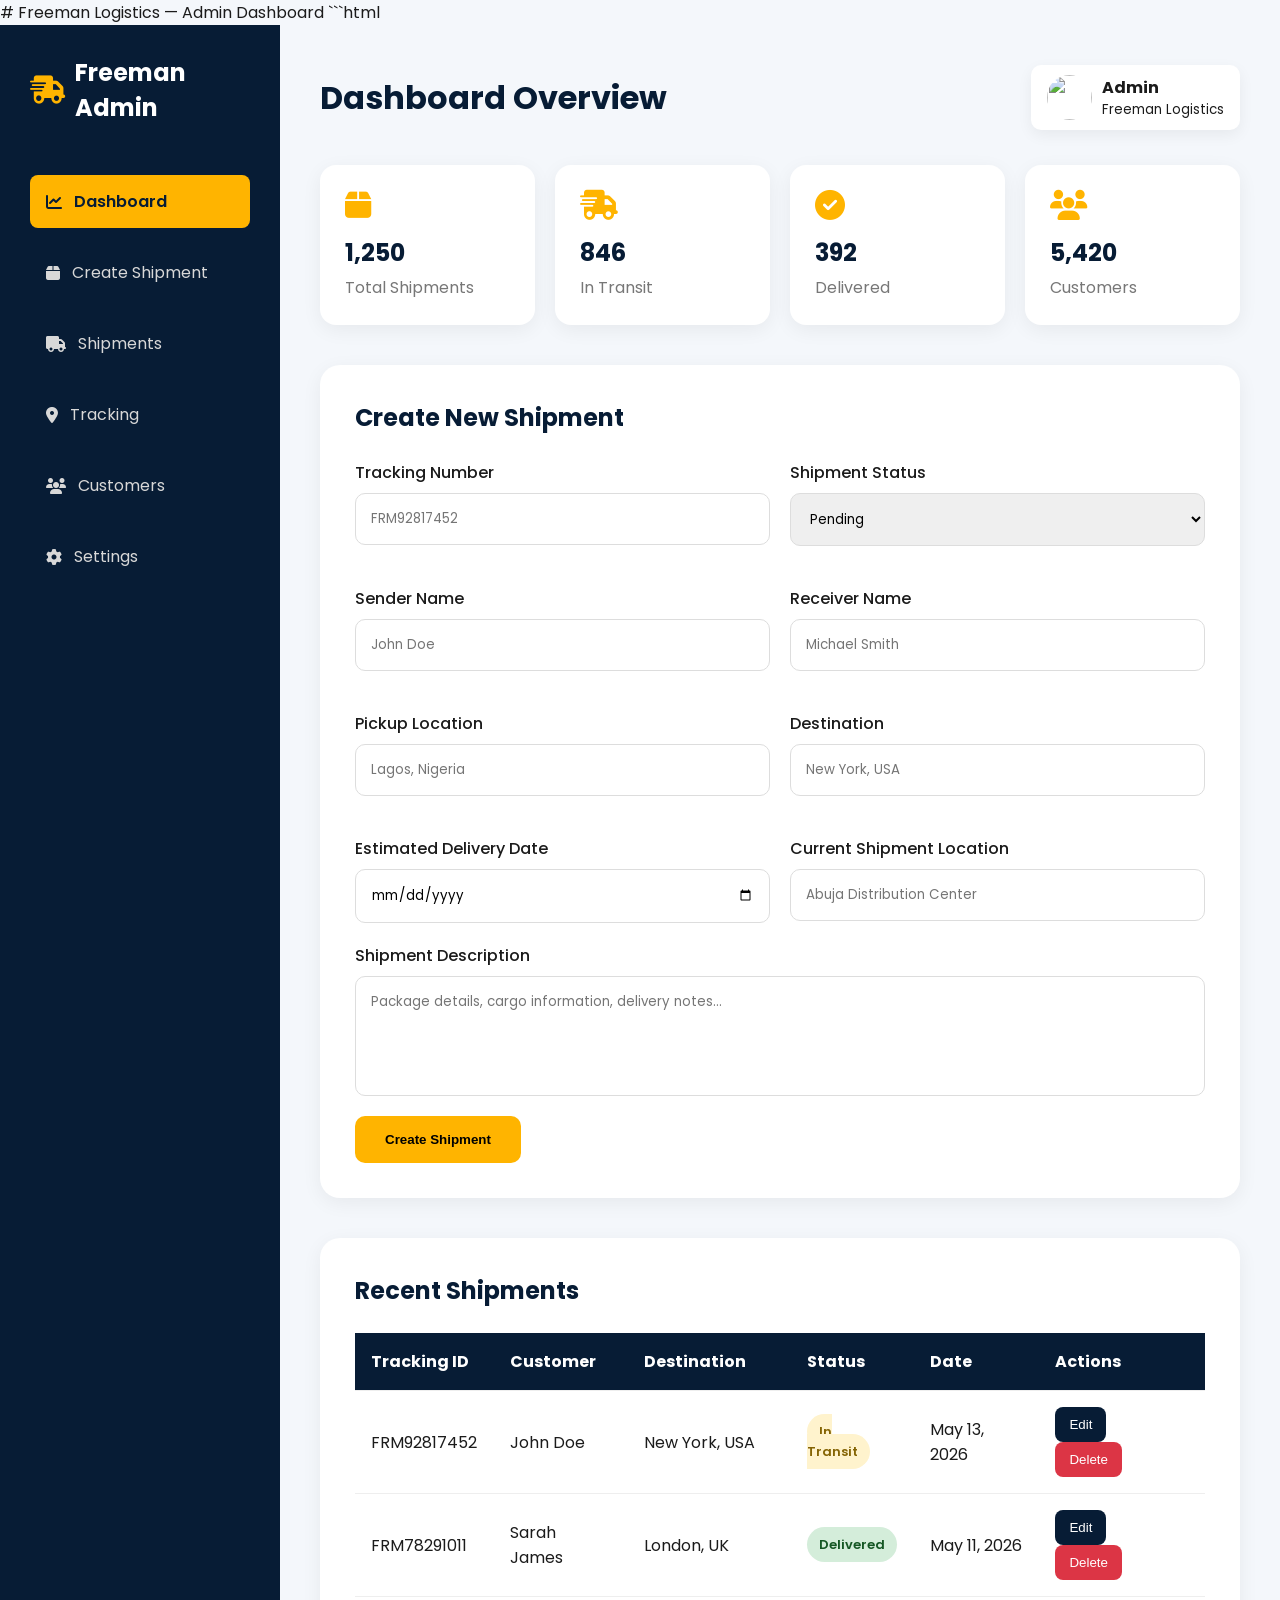
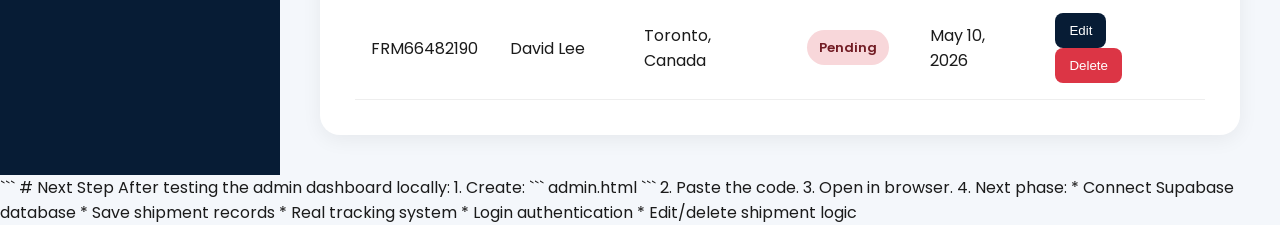
==== admin.html @ 9f9f05e9 "Create admin dashboard HTML structure Added a complete HTML structure for the Freeman Logistics Admi" ====
# Freeman Logistics — Admin Dashboard

```html
<!DOCTYPE html>
<html lang="en">
<head>
<meta charset="UTF-8">
<meta name="viewport" content="width=device-width, initial-scale=1.0">
<title>Freeman Logistics Admin</title>

<link rel="preconnect" href="https://fonts.googleapis.com">
<link rel="preconnect" href="https://fonts.gstatic.com" crossorigin>
<link href="https://fonts.googleapis.com/css2?family=Poppins:wght@300;400;500;600;700;800&display=swap" rel="stylesheet">
<link rel="stylesheet" href="https://cdnjs.cloudflare.com/ajax/libs/font-awesome/6.5.2/css/all.min.css">

<style>

*{
    margin:0;
    padding:0;
    box-sizing:border-box;
}

body{
    font-family:'Poppins',sans-serif;
    background:#f4f7fb;
    color:#1b1b1b;
}

.dashboard{
    display:grid;
    grid-template-columns:280px 1fr;
    min-height:100vh;
}

/* SIDEBAR */

.sidebar{
    background:#071c35;
    padding:30px;
    color:#fff;
}

.logo{
    display:flex;
    align-items:center;
    gap:10px;
    margin-bottom:50px;
}

.logo i{
    color:#ffb400;
    font-size:28px;
}

.logo h2{
    font-size:24px;
}

.menu{
    list-style:none;
}

.menu li{
    margin-bottom:18px;
}

.menu a{
    text-decoration:none;
    color:#d8d8d8;
    display:flex;
    align-items:center;
    gap:12px;
    padding:14px 16px;
    border-radius:8px;
    transition:0.3s;
}

.menu a:hover,
.menu .active{
    background:#ffb400;
    color:#071c35;
    font-weight:600;
}

/* MAIN */

.main{
    padding:40px;
}

.topbar{
    display:flex;
    justify-content:space-between;
    align-items:center;
    margin-bottom:35px;
}

.topbar h1{
    color:#071c35;
}

.admin-profile{
    display:flex;
    align-items:center;
    gap:10px;
    background:#fff;
    padding:10px 16px;
    border-radius:10px;
    box-shadow:0 5px 15px rgba(0,0,0,0.06);
}

.admin-profile img{
    width:45px;
    height:45px;
    border-radius:50%;
    object-fit:cover;
}

/* STATS */

.stats-grid{
    display:grid;
    grid-template-columns:repeat(4,1fr);
    gap:20px;
    margin-bottom:40px;
}

.stat-card{
    background:#fff;
    padding:25px;
    border-radius:16px;
    box-shadow:0 5px 20px rgba(0,0,0,0.06);
}

.stat-card i{
    font-size:30px;
    color:#ffb400;
    margin-bottom:15px;
}

.stat-card h2{
    color:#071c35;
    margin-bottom:5px;
}

.stat-card p{
    color:#777;
}

/* FORM */

.form-section{
    background:#fff;
    padding:35px;
    border-radius:20px;
    box-shadow:0 5px 20px rgba(0,0,0,0.06);
    margin-bottom:40px;
}

.form-section h2{
    margin-bottom:25px;
    color:#071c35;
}

.form-grid{
    display:grid;
    grid-template-columns:1fr 1fr;
    gap:20px;
}

.form-group{
    margin-bottom:20px;
}

.form-group label{
    display:block;
    margin-bottom:8px;
    font-weight:500;
}

.form-group input,
.form-group select,
.form-group textarea{
    width:100%;
    padding:15px;
    border:1px solid #ddd;
    border-radius:10px;
    font-family:'Poppins',sans-serif;
}

textarea{
    height:120px;
    resize:none;
}

.submit-btn{
    background:#ffb400;
    border:none;
    padding:16px 30px;
    border-radius:10px;
    font-weight:600;
    cursor:pointer;
}

/* TABLE */

.table-section{
    background:#fff;
    padding:35px;
    border-radius:20px;
    box-shadow:0 5px 20px rgba(0,0,0,0.06);
}

.table-section h2{
    margin-bottom:25px;
    color:#071c35;
}

.table-wrapper{
    overflow-x:auto;
}

table{
    width:100%;
    border-collapse:collapse;
}

th,
td{
    padding:16px;
    text-align:left;
    border-bottom:1px solid #eee;
}

th{
    background:#071c35;
    color:#fff;
}

.status{
    padding:8px 12px;
    border-radius:30px;
    font-size:13px;
    font-weight:600;
}

.in-transit{
    background:#fff3cd;
    color:#856404;
}

.delivered{
    background:#d4edda;
    color:#155724;
}

.pending{
    background:#f8d7da;
    color:#721c24;
}

.action-btn{
    border:none;
    padding:10px 14px;
    border-radius:8px;
    cursor:pointer;
    margin-right:8px;
}

.edit-btn{
    background:#071c35;
    color:#fff;
}

.delete-btn{
    background:#dc3545;
    color:#fff;
}

/* RESPONSIVE */

@media(max-width:992px){

.dashboard{
    grid-template-columns:1fr;
}

.sidebar{
    display:none;
}

.stats-grid,
.form-grid{
    grid-template-columns:1fr;
}

}

</style>
</head>
<body>

<div class="dashboard">

<!-- SIDEBAR -->
<div class="sidebar">

<div class="logo">
<i class="fa-solid fa-truck-fast"></i>
<h2>Freeman Admin</h2>
</div>

<ul class="menu">
<li><a href="#" class="active"><i class="fa-solid fa-chart-line"></i> Dashboard</a></li>
<li><a href="#shipment-form"><i class="fa-solid fa-box"></i> Create Shipment</a></li>
<li><a href="#shipments"><i class="fa-solid fa-truck"></i> Shipments</a></li>
<li><a href="#"><i class="fa-solid fa-location-dot"></i> Tracking</a></li>
<li><a href="#"><i class="fa-solid fa-users"></i> Customers</a></li>
<li><a href="#"><i class="fa-solid fa-gear"></i> Settings</a></li>
</ul>

</div>

<!-- MAIN -->
<div class="main">

<div class="topbar">
<h1>Dashboard Overview</h1>

<div class="admin-profile">
<img src="https://randomuser.me/api/portraits/men/32.jpg">
<div>
<h4>Admin</h4>
<small>Freeman Logistics</small>
</div>
</div>

</div>

<!-- STATS -->
<div class="stats-grid">

<div class="stat-card">
<i class="fa-solid fa-box"></i>
<h2>1,250</h2>
<p>Total Shipments</p>
</div>

<div class="stat-card">
<i class="fa-solid fa-truck-fast"></i>
<h2>846</h2>
<p>In Transit</p>
</div>

<div class="stat-card">
<i class="fa-solid fa-circle-check"></i>
<h2>392</h2>
<p>Delivered</p>
</div>

<div class="stat-card">
<i class="fa-solid fa-users"></i>
<h2>5,420</h2>
<p>Customers</p>
</div>

</div>

<!-- CREATE SHIPMENT -->
<div class="form-section" id="shipment-form">
<h2>Create New Shipment</h2>

<form>

<div class="form-grid">

<div class="form-group">
<label>Tracking Number</label>
<input type="text" placeholder="FRM92817452">
</div>

<div class="form-group">
<label>Shipment Status</label>
<select>
<option>Pending</option>
<option>In Transit</option>
<option>Delivered</option>
<option>On Hold</option>
</select>
</div>

<div class="form-group">
<label>Sender Name</label>
<input type="text" placeholder="John Doe">
</div>

<div class="form-group">
<label>Receiver Name</label>
<input type="text" placeholder="Michael Smith">
</div>

<div class="form-group">
<label>Pickup Location</label>
<input type="text" placeholder="Lagos, Nigeria">
</div>

<div class="form-group">
<label>Destination</label>
<input type="text" placeholder="New York, USA">
</div>

<div class="form-group">
<label>Estimated Delivery Date</label>
<input type="date">
</div>

<div class="form-group">
<label>Current Shipment Location</label>
<input type="text" placeholder="Abuja Distribution Center">
</div>

</div>

<div class="form-group">
<label>Shipment Description</label>
<textarea placeholder="Package details, cargo information, delivery notes..."></textarea>
</div>

<button class="submit-btn" type="submit">
Create Shipment
</button>

</form>

</div>

<!-- TABLE -->
<div class="table-section" id="shipments">
<h2>Recent Shipments</h2>

<div class="table-wrapper">
<table>
<thead>
<tr>
<th>Tracking ID</th>
<th>Customer</th>
<th>Destination</th>
<th>Status</th>
<th>Date</th>
<th>Actions</th>
</tr>
</thead>

<tbody>

<tr>
<td>FRM92817452</td>
<td>John Doe</td>
<td>New York, USA</td>
<td><span class="status in-transit">In Transit</span></td>
<td>May 13, 2026</td>
<td>
<button class="action-btn edit-btn">Edit</button>
<button class="action-btn delete-btn">Delete</button>
</td>
</tr>

<tr>
<td>FRM78291011</td>
<td>Sarah James</td>
<td>London, UK</td>
<td><span class="status delivered">Delivered</span></td>
<td>May 11, 2026</td>
<td>
<button class="action-btn edit-btn">Edit</button>
<button class="action-btn delete-btn">Delete</button>
</td>
</tr>

<tr>
<td>FRM66482190</td>
<td>David Lee</td>
<td>Toronto, Canada</td>
<td><span class="status pending">Pending</span></td>
<td>May 10, 2026</td>
<td>
<button class="action-btn edit-btn">Edit</button>
<button class="action-btn delete-btn">Delete</button>
</td>
</tr>

</tbody>
</table>
</div>

</div>

</div>

</div>

</body>
</html>
```

# Next Step

After testing the admin dashboard locally:

1. Create:

   ```
   admin.html
   ```

2. Paste the code.

3. Open in browser.

4. Next phase:

   * Connect Supabase database
   * Save shipment records
   * Real tracking system
   * Login authentication
   * Edit/delete shipment logic
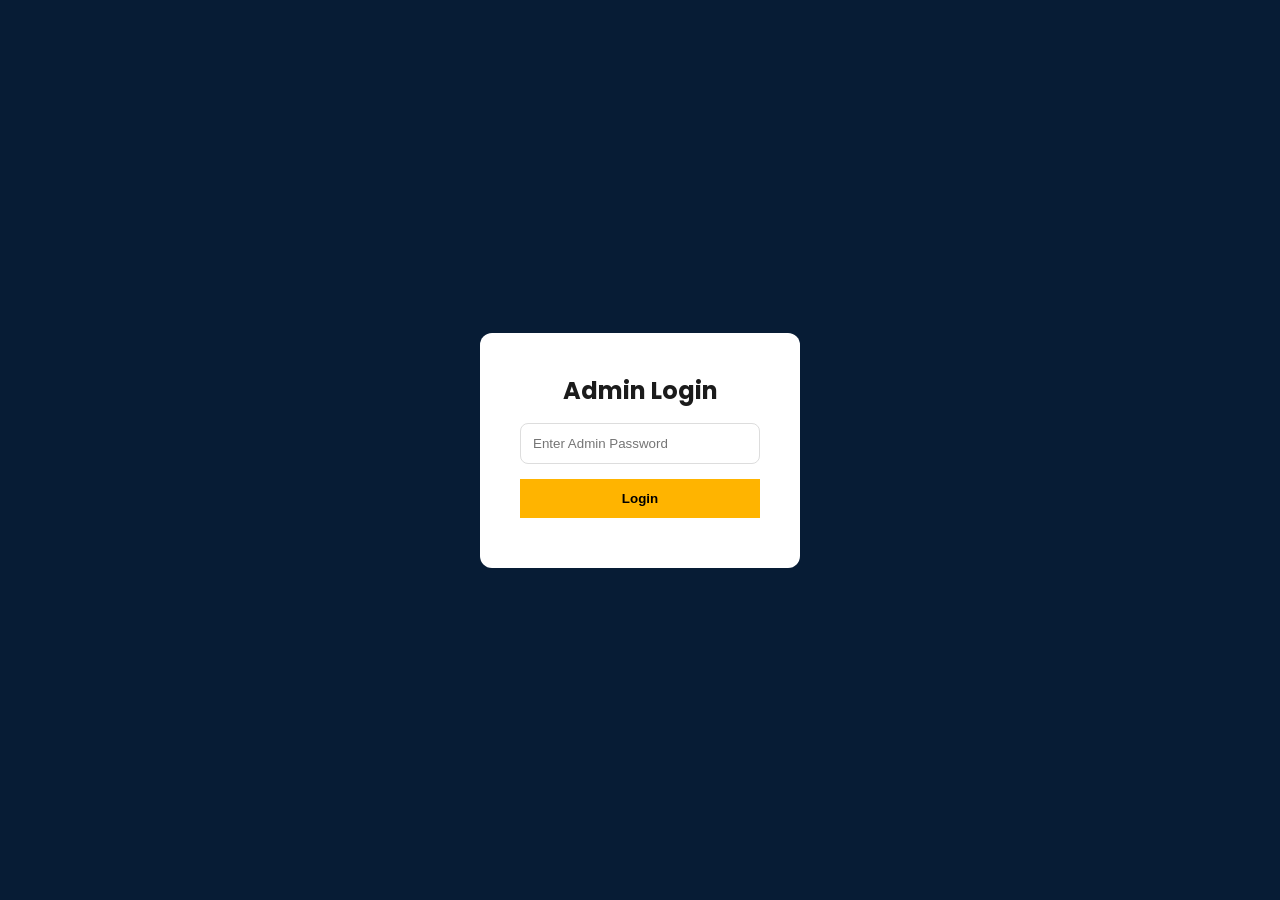
==== commit a921c091: "Update admin.html" ====
--- a/admin.html
+++ b/admin.html
@@ -1,11 +1,8 @@
-# Freeman Logistics — Admin Dashboard
-
-```html
 <!DOCTYPE html>
 <html lang="en">
 <head>
-<meta charset="UTF-8">
-<meta name="viewport" content="width=device-width, initial-scale=1.0">
+<meta charset="UTF-8"> <!-- Sets character encoding -->
+<meta name="viewport" content="width=device-width, initial-scale=1.0"> <!-- Mobile responsiveness -->
 <title>Freeman Logistics Admin</title>
 
 <link rel="preconnect" href="https://fonts.googleapis.com">
@@ -15,18 +12,69 @@
 
 <style>
 
+/* RESET STYLES */
 *{
     margin:0;
     padding:0;
     box-sizing:border-box;
 }
 
+/* BODY STYLE */
 body{
     font-family:'Poppins',sans-serif;
     background:#f4f7fb;
     color:#1b1b1b;
 }
 
+/* LOGIN OVERLAY (SECURITY SCREEN) */
+#loginScreen{
+    position:fixed; /* stays on top of everything */
+    top:0;
+    left:0;
+    width:100%;
+    height:100%;
+    background:#071c35; /* dark admin background */
+    display:flex;
+    justify-content:center;
+    align-items:center;
+    z-index:9999; /* ensures it's above everything */
+}
+
+/* LOGIN BOX */
+.login-box{
+    background:#fff;
+    padding:40px;
+    border-radius:12px;
+    width:320px;
+    text-align:center;
+}
+
+/* INPUT STYLE */
+.login-box input{
+    width:100%;
+    padding:12px;
+    margin-top:15px;
+    border:1px solid #ddd;
+    border-radius:8px;
+}
+
+/* LOGIN BUTTON */
+.login-box button{
+    width:100%;
+    padding:12px;
+    margin-top:15px;
+    background:#ffb400;
+    border:none;
+    cursor:pointer;
+    font-weight:600;
+}
+
+/* HIDE DASHBOARD INITIALLY */
+.dashboard{
+    display:none; /* hidden until login succeeds */
+}
+
+/* DASHBOARD LAYOUT */
 .dashboard{
     display:grid;
     grid-template-columns:280px 1fr;
@@ -34,13 +82,13 @@
 }
 
 /* SIDEBAR */
-
 .sidebar{
     background:#071c35;
     padding:30px;
     color:#fff;
 }
 
+/* LOGO */
 .logo{
     display:flex;
     align-items:center;
@@ -53,10 +101,7 @@
     font-size:28px;
 }
 
-.logo h2{
-    font-size:24px;
-}
-
+/* MENU */
 .menu{
     list-style:none;
 }
@@ -73,22 +118,21 @@
     gap:12px;
     padding:14px 16px;
     border-radius:8px;
-    transition:0.3s;
-}
-
+}
+
+/* ACTIVE MENU */
 .menu a:hover,
 .menu .active{
     background:#ffb400;
     color:#071c35;
-    font-weight:600;
-}
-
-/* MAIN */
-
+}
+
+/* MAIN AREA */
 .main{
     padding:40px;
 }
 
+/* TOP BAR */
 .topbar{
     display:flex;
     justify-content:space-between;
@@ -96,10 +140,7 @@
     margin-bottom:35px;
 }
 
-.topbar h1{
-    color:#071c35;
-}
-
+/* PROFILE */
 .admin-profile{
     display:flex;
     align-items:center;
@@ -107,129 +148,16 @@
     background:#fff;
     padding:10px 16px;
     border-radius:10px;
-    box-shadow:0 5px 15px rgba(0,0,0,0.06);
-}
-
-.admin-profile img{
-    width:45px;
-    height:45px;
-    border-radius:50%;
-    object-fit:cover;
-}
-
-/* STATS */
-
-.stats-grid{
-    display:grid;
-    grid-template-columns:repeat(4,1fr);
-    gap:20px;
-    margin-bottom:40px;
-}
-
-.stat-card{
-    background:#fff;
-    padding:25px;
-    border-radius:16px;
-    box-shadow:0 5px 20px rgba(0,0,0,0.06);
-}
-
-.stat-card i{
-    font-size:30px;
-    color:#ffb400;
-    margin-bottom:15px;
-}
-
-.stat-card h2{
-    color:#071c35;
-    margin-bottom:5px;
-}
-
-.stat-card p{
-    color:#777;
-}
-
-/* FORM */
-
-.form-section{
-    background:#fff;
-    padding:35px;
-    border-radius:20px;
-    box-shadow:0 5px 20px rgba(0,0,0,0.06);
-    margin-bottom:40px;
-}
-
-.form-section h2{
-    margin-bottom:25px;
-    color:#071c35;
-}
-
-.form-grid{
-    display:grid;
-    grid-template-columns:1fr 1fr;
-    gap:20px;
-}
-
-.form-group{
-    margin-bottom:20px;
-}
-
-.form-group label{
-    display:block;
-    margin-bottom:8px;
-    font-weight:500;
-}
-
-.form-group input,
-.form-group select,
-.form-group textarea{
-    width:100%;
-    padding:15px;
-    border:1px solid #ddd;
-    border-radius:10px;
-    font-family:'Poppins',sans-serif;
-}
-
-textarea{
-    height:120px;
-    resize:none;
-}
-
-.submit-btn{
-    background:#ffb400;
-    border:none;
-    padding:16px 30px;
-    border-radius:10px;
-    font-weight:600;
-    cursor:pointer;
 }
 
 /* TABLE */
-
-.table-section{
-    background:#fff;
-    padding:35px;
-    border-radius:20px;
-    box-shadow:0 5px 20px rgba(0,0,0,0.06);
-}
-
-.table-section h2{
-    margin-bottom:25px;
-    color:#071c35;
-}
-
-.table-wrapper{
-    overflow-x:auto;
-}
-
 table{
     width:100%;
     border-collapse:collapse;
 }
 
-th,
-td{
-    padding:16px;
-    text-align:left;
+th, td{
+    padding:14px;
     border-bottom:1px solid #eee;
 }
 
@@ -238,290 +166,167 @@
     color:#fff;
 }
 
+/* STATUS */
 .status{
-    padding:8px 12px;
-    border-radius:30px;
-    font-size:13px;
-    font-weight:600;
-}
-
-.in-transit{
-    background:#fff3cd;
-    color:#856404;
-}
-
-.delivered{
-    background:#d4edda;
-    color:#155724;
-}
-
-.pending{
-    background:#f8d7da;
-    color:#721c24;
-}
-
-.action-btn{
-    border:none;
-    padding:10px 14px;
-    border-radius:8px;
-    cursor:pointer;
-    margin-right:8px;
-}
-
-.edit-btn{
-    background:#071c35;
-    color:#fff;
-}
-
-.delete-btn{
-    background:#dc3545;
-    color:#fff;
-}
-
-/* RESPONSIVE */
-
-@media(max-width:992px){
-
-.dashboard{
-    grid-template-columns:1fr;
-}
-
-.sidebar{
-    display:none;
-}
-
-.stats-grid,
-.form-grid{
-    grid-template-columns:1fr;
-}
-
-}
+    padding:6px 10px;
+    border-radius:20px;
+    font-size:12px;
+}
+
+.in-transit{background:#fff3cd;}
+.delivered{background:#d4edda;}
+.pending{background:#f8d7da;}
 
 </style>
 </head>
+
 <body>
 
-<div class="dashboard">
-
-<!-- SIDEBAR -->
-<div class="sidebar">
-
-<div class="logo">
-<i class="fa-solid fa-truck-fast"></i>
-<h2>Freeman Admin</h2>
+<!-- ================= LOGIN SCREEN ================= -->
+<div id="loginScreen">
+
+    <!-- LOGIN BOX -->
+    <div class="login-box">
+
+        <h2>Admin Login</h2> <!-- Title -->
+
+        <input type="password" id="adminPassword" placeholder="Enter Admin Password"> <!-- Password input -->
+
+        <button onclick="login()">Login</button> <!-- Login button -->
+
+        <p id="error" style="color:red;margin-top:10px;"></p> <!-- Error message -->
+
+    </div>
+
 </div>
 
-<ul class="menu">
-<li><a href="#" class="active"><i class="fa-solid fa-chart-line"></i> Dashboard</a></li>
-<li><a href="#shipment-form"><i class="fa-solid fa-box"></i> Create Shipment</a></li>
-<li><a href="#shipments"><i class="fa-solid fa-truck"></i> Shipments</a></li>
-<li><a href="#"><i class="fa-solid fa-location-dot"></i> Tracking</a></li>
-<li><a href="#"><i class="fa-solid fa-users"></i> Customers</a></li>
-<li><a href="#"><i class="fa-solid fa-gear"></i> Settings</a></li>
-</ul>
+<!-- ================= DASHBOARD ================= -->
+<div class="dashboard" id="dashboard">
+
+    <!-- SIDEBAR -->
+    <div class="sidebar">
+
+        <div class="logo">
+            <i class="fa-solid fa-truck-fast"></i>
+            <h2>Freeman Admin</h2>
+        </div>
+
+        <ul class="menu">
+            <li><a href="#" class="active"><i class="fa fa-chart-line"></i> Dashboard</a></li>
+            <li><a href="#shipments"><i class="fa fa-box"></i> Shipments</a></li>
+        </ul>
+
+    </div>
+
+    <!-- MAIN CONTENT -->
+    <div class="main">
+
+        <div class="topbar">
+            <h1>Dashboard</h1>
+
+            <div class="admin-profile">
+                <img src="https://randomuser.me/api/portraits/men/32.jpg">
+                <div>
+                    <h4>Admin</h4>
+                    <small>Freeman Logistics</small>
+                </div>
+            </div>
+        </div>
+
+        <!-- SHIPMENTS TABLE -->
+        <h2>Shipments</h2>
+
+        <table>
+            <thead>
+                <tr>
+                    <th>Tracking</th>
+                    <th>Sender</th>
+                    <th>Destination</th>
+                    <th>Status</th>
+                </tr>
+            </thead>
+
+            <tbody id="tableBody">
+                <!-- Data loads here dynamically -->
+            </tbody>
+
+        </table>
+
+    </div>
 
 </div>
 
-<!-- MAIN -->
-<div class="main">
-
-<div class="topbar">
-<h1>Dashboard Overview</h1>
-
-<div class="admin-profile">
-<img src="https://randomuser.me/api/portraits/men/32.jpg">
-<div>
-<h4>Admin</h4>
-<small>Freeman Logistics</small>
-</div>
-</div>
-
-</div>
-
-<!-- STATS -->
-<div class="stats-grid">
-
-<div class="stat-card">
-<i class="fa-solid fa-box"></i>
-<h2>1,250</h2>
-<p>Total Shipments</p>
-</div>
-
-<div class="stat-card">
-<i class="fa-solid fa-truck-fast"></i>
-<h2>846</h2>
-<p>In Transit</p>
-</div>
-
-<div class="stat-card">
-<i class="fa-solid fa-circle-check"></i>
-<h2>392</h2>
-<p>Delivered</p>
-</div>
-
-<div class="stat-card">
-<i class="fa-solid fa-users"></i>
-<h2>5,420</h2>
-<p>Customers</p>
-</div>
-
-</div>
-
-<!-- CREATE SHIPMENT -->
-<div class="form-section" id="shipment-form">
-<h2>Create New Shipment</h2>
-
-<form>
-
-<div class="form-grid">
-
-<div class="form-group">
-<label>Tracking Number</label>
-<input type="text" placeholder="FRM92817452">
-</div>
-
-<div class="form-group">
-<label>Shipment Status</label>
-<select>
-<option>Pending</option>
-<option>In Transit</option>
-<option>Delivered</option>
-<option>On Hold</option>
-</select>
-</div>
-
-<div class="form-group">
-<label>Sender Name</label>
-<input type="text" placeholder="John Doe">
-</div>
-
-<div class="form-group">
-<label>Receiver Name</label>
-<input type="text" placeholder="Michael Smith">
-</div>
-
-<div class="form-group">
-<label>Pickup Location</label>
-<input type="text" placeholder="Lagos, Nigeria">
-</div>
-
-<div class="form-group">
-<label>Destination</label>
-<input type="text" placeholder="New York, USA">
-</div>
-
-<div class="form-group">
-<label>Estimated Delivery Date</label>
-<input type="date">
-</div>
-
-<div class="form-group">
-<label>Current Shipment Location</label>
-<input type="text" placeholder="Abuja Distribution Center">
-</div>
-
-</div>
-
-<div class="form-group">
-<label>Shipment Description</label>
-<textarea placeholder="Package details, cargo information, delivery notes..."></textarea>
-</div>
-
-<button class="submit-btn" type="submit">
-Create Shipment
-</button>
-
-</form>
-
-</div>
-
-<!-- TABLE -->
-<div class="table-section" id="shipments">
-<h2>Recent Shipments</h2>
-
-<div class="table-wrapper">
-<table>
-<thead>
-<tr>
-<th>Tracking ID</th>
-<th>Customer</th>
-<th>Destination</th>
-<th>Status</th>
-<th>Date</th>
-<th>Actions</th>
-</tr>
-</thead>
-
-<tbody>
-
-<tr>
-<td>FRM92817452</td>
-<td>John Doe</td>
-<td>New York, USA</td>
-<td><span class="status in-transit">In Transit</span></td>
-<td>May 13, 2026</td>
-<td>
-<button class="action-btn edit-btn">Edit</button>
-<button class="action-btn delete-btn">Delete</button>
-</td>
-</tr>
-
-<tr>
-<td>FRM78291011</td>
-<td>Sarah James</td>
-<td>London, UK</td>
-<td><span class="status delivered">Delivered</span></td>
-<td>May 11, 2026</td>
-<td>
-<button class="action-btn edit-btn">Edit</button>
-<button class="action-btn delete-btn">Delete</button>
-</td>
-</tr>
-
-<tr>
-<td>FRM66482190</td>
-<td>David Lee</td>
-<td>Toronto, Canada</td>
-<td><span class="status pending">Pending</span></td>
-<td>May 10, 2026</td>
-<td>
-<button class="action-btn edit-btn">Edit</button>
-<button class="action-btn delete-btn">Delete</button>
-</td>
-</tr>
-
-</tbody>
-</table>
-</div>
-
-</div>
-
-</div>
-
-</div>
+<!-- ================= JAVASCRIPT ================= -->
+<script>
+
+/* ================= ADMIN PASSWORD ================= */
+// ⚠️ change this later for real security
+const ADMIN_PASSWORD = "Freemanlog123";
+
+/* ================= LOGIN FUNCTION ================= */
+function login(){
+
+    // get password input value
+    const input = document.getElementById("adminPassword").value;
+
+    // check password
+    if(input === ADMIN_PASSWORD){
+
+        // save login session
+        sessionStorage.setItem("loggedIn", "true");
+
+        // show dashboard
+        document.getElementById("loginScreen").style.display = "none";
+        document.getElementById("dashboard").style.display = "grid";
+
+        // load data
+        loadShipments();
+
+    } else {
+        // show error
+        document.getElementById("error").innerText = "Wrong password";
+    }
+}
+
+/* ================= AUTO CHECK LOGIN ================= */
+window.onload = function(){
+
+    // check session
+    if(sessionStorage.getItem("loggedIn") === "true"){
+
+        document.getElementById("loginScreen").style.display = "none";
+        document.getElementById("dashboard").style.display = "grid";
+
+        loadShipments();
+    }
+}
+
+/* ================= LOAD SHIPMENTS ================= */
+async function loadShipments(){
+
+    const res = await fetch("/.netlify/functions/track-all"); 
+    // NOTE: you will later create this function
+
+    const data = await res.json();
+
+    const table = document.getElementById("tableBody");
+
+    table.innerHTML = "";
+
+    data.forEach(item => {
+
+        table.innerHTML += `
+        <tr>
+            <td>${item.tracking_number}</td>
+            <td>${item.sender_name}</td>
+            <td>${item.destination}</td>
+            <td><span class="status ${item.status.toLowerCase().replace(" ","-")}">${item.status}</span></td>
+        </tr>
+        `;
+    });
+}
+
+</script>
 
 </body>
 </html>
-```
-
-# Next Step
-
-After testing the admin dashboard locally:
-
-1. Create:
-
-   ```
-   admin.html
-   ```
-
-2. Paste the code.
-
-3. Open in browser.
-
-4. Next phase:
-
-   * Connect Supabase database
-   * Save shipment records
-   * Real tracking system
-   * Login authentication
-   * Edit/delete shipment logic
